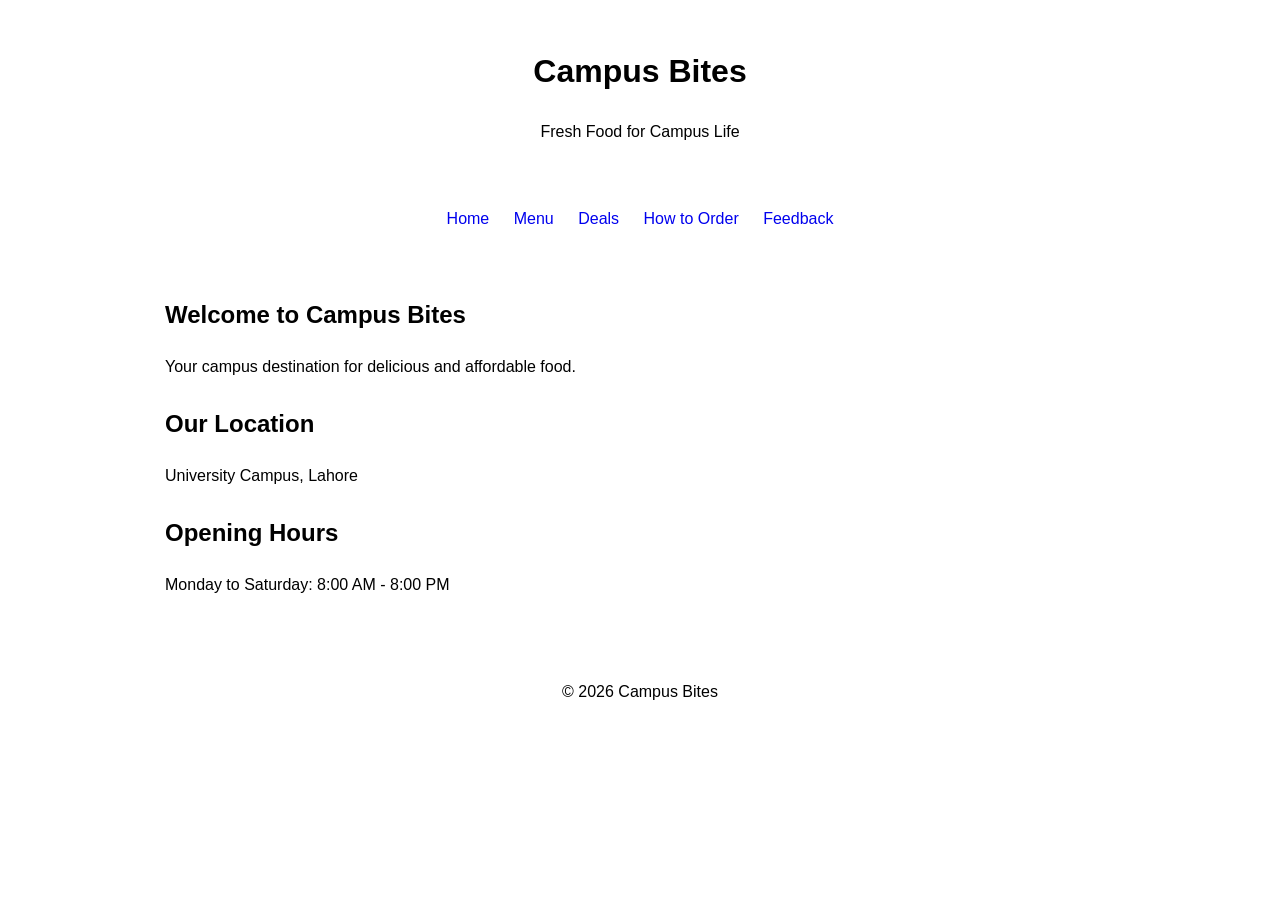
==== src/index.html @ cdc03b5b "chore: add required website structure" ====
<!DOCTYPE html>
<html lang="en">

<head>
    <meta charset="UTF-8">
    <meta name="viewport" content="width=device-width, initial-scale=1.0">
    <title>Campus Bites | Home</title>
    <link rel="stylesheet" href="../styles/style.css">
</head>

<body>

    <header>
        <h1>Campus Bites</h1>
        <p>Fresh Food for Campus Life</p>
    </header>

    <nav>
        <a href="index.html">Home</a>
        <a href="menu.html">Menu</a>
        <a href="deals.html">Deals</a>
        <a href="order.html">How to Order</a>
        <a href="feedback.html">Feedback</a>
    </nav>

    <main>
        <section>
            <h2>Welcome to Campus Bites</h2>
            <p>Your campus destination for delicious and affordable food.</p>
        </section>

        <section>
            <h2>Our Location</h2>
            <p>University Campus, Lahore</p>
        </section>

        <section>
            <h2>Opening Hours</h2>
            <p>Monday to Saturday: 8:00 AM - 8:00 PM</p>
        </section>
    </main>

    <footer>
        <p>&copy; 2026 Campus Bites</p>
    </footer>

</body>

</html>
---- styles/style.css ----
* {
    box-sizing: border-box;
}

body {
    margin: 0;
    font-family: Arial, sans-serif;
    line-height: 1.6;
}

header {
    padding: 25px;
    text-align: center;
}

nav {
    padding: 15px;
    text-align: center;
}

nav a {
    display: inline-block;
    margin: 5px 10px;
    text-decoration: none;
}

main {
    max-width: 1000px;
    margin: 0 auto;
    padding: 25px;
}

section {
    margin-bottom: 25px;
}

form {
    display: flex;
    flex-direction: column;
    gap: 10px;
    max-width: 500px;
}

input,
textarea,
button {
    padding: 10px;
    font: inherit;
}

textarea {
    min-height: 120px;
}

footer {
    padding: 15px;
    text-align: center;
}

@media (max-width: 600px) {
    nav a {
        display: block;
        margin: 10px 0;
    }

    main {
        padding: 15px;
    }

    header {
        padding: 15px;
    }
}
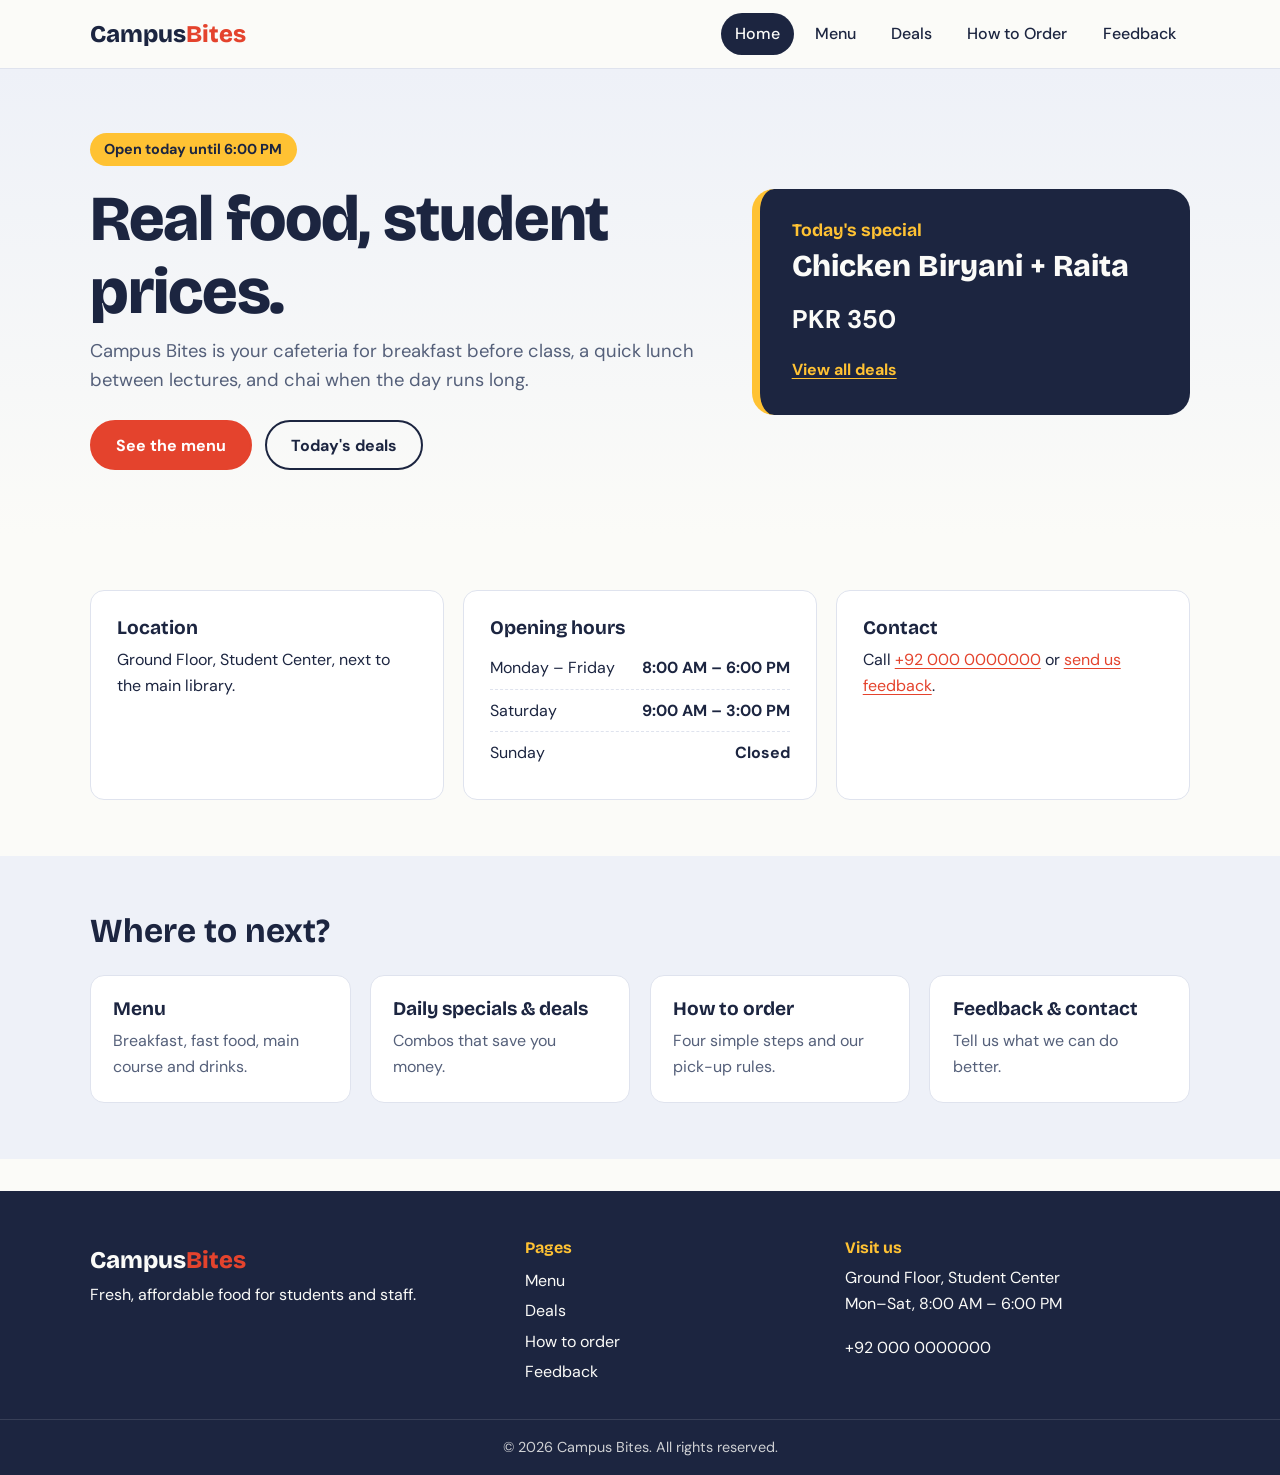
==== commit 79cbcb2e: "feat: implement home page and shared styling" ====
--- a/src/index.html
+++ b/src/index.html
@@ -3,47 +3,122 @@
 
 <head>
     <meta charset="UTF-8">
-    <meta name="viewport" content="width=device-width, initial-scale=1.0">
-    <title>Campus Bites | Home</title>
+    <meta name="viewport" content="width=device-width, initial-scale=1">
+    <title>Home | Campus Bites</title>
+    <meta name="description" content="Campus Bites cafeteria: hot meals, snacks and drinks at student prices.">
+    <link rel="preconnect" href="https://fonts.googleapis.com">
+    <link rel="preconnect" href="https://fonts.gstatic.com" crossorigin>
+    <link
+        href="https://fonts.googleapis.com/css2?family=Bricolage+Grotesque:wght@600;800&family=DM+Sans:wght@400;500;700&display=swap"
+        rel="stylesheet">
     <link rel="stylesheet" href="../styles/style.css">
 </head>
-
 <body>
-
-    <header>
-        <h1>Campus Bites</h1>
-        <p>Fresh Food for Campus Life</p>
+    <header class="site-header">
+        <div class="container nav-wrap">
+            <a href="index.html" class="logo">Campus<span>Bites</span></a>
+            <input type="checkbox" id="nav-toggle" class="nav-toggle" aria-label="Toggle menu">
+            <label for="nav-toggle" class="nav-burger" aria-hidden="true"><i></i></label>
+            <nav class="nav">
+                <a href="index.html" class="active">Home</a>
+                <a href="menu.html">Menu</a>
+                <a href="deals.html">Deals</a>
+                <a href="order.html">How to Order</a>
+                <a href="feedback.html">Feedback</a>
+            </nav>
+        </div>
     </header>
 
-    <nav>
-        <a href="index.html">Home</a>
-        <a href="menu.html">Menu</a>
-        <a href="deals.html">Deals</a>
-        <a href="order.html">How to Order</a>
-        <a href="feedback.html">Feedback</a>
-    </nav>
-
     <main>
-        <section>
-            <h2>Welcome to Campus Bites</h2>
-            <p>Your campus destination for delicious and affordable food.</p>
+        <section class="hero">
+            <div class="container hero-grid">
+                <div>
+                    <p class="pill">Open today until 6:00 PM</p>
+                    <h1>Real food, student prices.</h1>
+                    <p class="lead">Campus Bites is your cafeteria for breakfast before class, a quick lunch between
+                        lectures, and chai when the day runs long.</p>
+                    <div class="btn-row">
+                        <a class="btn" href="menu.html">See the menu</a>
+                        <a class="btn btn-ghost" href="deals.html">Today's deals</a>
+                    </div>
+                </div>
+                <aside class="special-card">
+                    <h2>Today's special</h2>
+                    <p class="big">Chicken Biryani + Raita</p>
+                    <p class="price">PKR 350</p>
+                    <a href="deals.html">View all deals</a>
+                </aside>
+            </div>
         </section>
 
-        <section>
-            <h2>Our Location</h2>
-            <p>University Campus, Lahore</p>
+        <section class="section">
+            <div class="container info-grid">
+                <div class="card">
+                    <h3>Location</h3>
+                    <p>Ground Floor, Student Center, next to the main library.</p>
+                </div>
+                <div class="card">
+                    <h3>Opening hours</h3>
+                    <ul class="plain">
+                        <li><span>Monday – Friday</span><b>8:00 AM – 6:00 PM</b></li>
+                        <li><span>Saturday</span><b>9:00 AM – 3:00 PM</b></li>
+                        <li><span>Sunday</span><b>Closed</b></li>
+                    </ul>
+                </div>
+                <div class="card">
+                    <h3>Contact</h3>
+                    <p>Call <a href="tel:+920000000000">+92 000 0000000</a> or <a href="feedback.html">send us
+                            feedback</a>.</p>
+                </div>
+            </div>
         </section>
 
-        <section>
-            <h2>Opening Hours</h2>
-            <p>Monday to Saturday: 8:00 AM - 8:00 PM</p>
+        <section class="section alt">
+            <div class="container">
+                <h2 class="section-title">Where to next?</h2>
+                <div class="link-grid">
+                    <a class="link-card" href="menu.html">
+                        <h3>Menu</h3>
+                        <p>Breakfast, fast food, main course and drinks.</p>
+                    </a>
+                    <a class="link-card" href="deals.html">
+                        <h3>Daily specials &amp; deals</h3>
+                        <p>Combos that save you money.</p>
+                    </a>
+                    <a class="link-card" href="order.html">
+                        <h3>How to order</h3>
+                        <p>Four simple steps and our pick-up rules.</p>
+                    </a>
+                    <a class="link-card" href="feedback.html">
+                        <h3>Feedback &amp; contact</h3>
+                        <p>Tell us what we can do better.</p>
+                    </a>
+                </div>
+            </div>
         </section>
     </main>
 
-    <footer>
-        <p>&copy; 2026 Campus Bites</p>
+    <footer class="site-footer">
+        <div class="container foot-grid">
+            <div>
+                <a href="index.html" class="logo">Campus<span>Bites</span></a>
+                <p>Fresh, affordable food for students and staff.</p>
+            </div>
+            <div>
+                <h4>Pages</h4>
+                <a href="menu.html">Menu</a>
+                <a href="deals.html">Deals</a>
+                <a href="order.html">How to order</a>
+                <a href="feedback.html">Feedback</a>
+            </div>
+            <div>
+                <h4>Visit us</h4>
+                <p>Ground Floor, Student Center<br>Mon–Sat, 8:00 AM – 6:00 PM</p>
+                <a href="tel:+920000000000">+92 000 0000000</a>
+            </div>
+        </div>
+        <p class="copy">&copy; 2026 Campus Bites. All rights reserved.</p>
     </footer>
-
 </body>
 
 </html>
--- a/styles/style.css
+++ b/styles/style.css
@@ -1,73 +1,165 @@
-* {
-    box-sizing: border-box;
+/* Campus Bites - shared stylesheet */
+:root {
+  --ink: #1c2540;
+  --ink-soft: #55607a;
+  --bg: #fbfbf8;
+  --panel: #ffffff;
+  --tint: #eef1f8;
+  --line: #dfe3ee;
+  --brand: #e4432d;
+  --brand-dark: #bf3320;
+  --sun: #ffc233;
+  --radius: 14px;
+  --head: "Bricolage Grotesque", "Segoe UI", system-ui, sans-serif;
+  --body: "DM Sans", "Segoe UI", system-ui, sans-serif;
 }
-
-body {
-    margin: 0;
-    font-family: Arial, sans-serif;
-    line-height: 1.6;
+@media (prefers-color-scheme: dark) {
+  :root { --ink:#eef0f7; --ink-soft:#a5adc4; --bg:#12162a; --panel:#1b2040; --tint:#171b34; --line:#2c3358; }
 }
-
-header {
-    padding: 25px;
-    text-align: center;
+ 
+*, *::before, *::after { box-sizing: border-box; }
+html { scroll-behavior: smooth; }
+body { margin: 0; font-family: var(--body); color: var(--ink); background: var(--bg); line-height: 1.6; }
+img { max-width: 100%; }
+a { color: var(--brand); text-underline-offset: 3px; }
+a:hover { color: var(--brand-dark); }
+:focus-visible { outline: 3px solid var(--sun); outline-offset: 2px; }
+h1, h2, h3, h4 { font-family: var(--head); line-height: 1.15; margin: 0 0 .5rem; }
+h1 { font-size: clamp(2.3rem, 6vw, 4rem); font-weight: 800; letter-spacing: -.02em; }
+h2 { font-size: clamp(1.5rem, 3.5vw, 2.1rem); }
+h3 { font-size: 1.2rem; }
+p { margin: 0 0 1rem; }
+.container { width: min(1100px, 92%); margin-inline: auto; }
+.lead { font-size: 1.15rem; color: var(--ink-soft); max-width: 58ch; }
+.small { font-size: .9rem; color: var(--ink-soft); }
+.note { text-align: center; color: var(--ink-soft); padding-bottom: 3rem; }
+ 
+/* Header */
+.site-header { position: sticky; top: 0; z-index: 50; background: var(--bg); border-bottom: 1px solid var(--line); }
+.nav-wrap { display: flex; align-items: center; justify-content: space-between; min-height: 68px; position: relative; }
+.logo { font-family: var(--head); font-weight: 800; font-size: 1.5rem; color: var(--ink); text-decoration: none; }
+.logo span { color: var(--brand); }
+.logo:hover { color: var(--ink); }
+.nav { display: flex; gap: .4rem; }
+.nav a { color: var(--ink); text-decoration: none; font-weight: 500; padding: .5rem .9rem; border-radius: 999px; transition: background .2s; }
+.nav a:hover { background: var(--tint); color: var(--ink); }
+.nav a.active { background: var(--ink); color: var(--bg); }
+.nav-toggle { position: absolute; opacity: 0; pointer-events: none; }
+.nav-burger { display: none; width: 44px; height: 44px; cursor: pointer; align-items: center; justify-content: center; }
+.nav-burger i, .nav-burger i::before, .nav-burger i::after { display: block; width: 24px; height: 2px; background: var(--ink); position: relative; transition: .25s; content: ""; }
+.nav-burger i::before { position: absolute; top: -7px; }
+.nav-burger i::after { position: absolute; top: 7px; }
+.nav-toggle:focus-visible + .nav-burger { outline: 3px solid var(--sun); }
+ 
+/* Buttons */
+.btn { display: inline-block; background: var(--brand); color: #fff; border: 2px solid var(--brand); padding: .8rem 1.5rem; border-radius: 999px; font: 700 1rem var(--body); text-decoration: none; cursor: pointer; transition: background .2s, transform .15s; }
+.btn:hover { background: var(--brand-dark); border-color: var(--brand-dark); color: #fff; transform: translateY(-2px); }
+.btn-ghost { background: transparent; color: var(--ink); border-color: var(--ink); }
+.btn-ghost:hover { background: var(--ink); color: var(--bg); border-color: var(--ink); }
+.btn-row { display: flex; flex-wrap: wrap; gap: .8rem; margin-top: 1.5rem; }
+.btn-row.center { justify-content: center; margin-top: 2.5rem; }
+ 
+/* Hero */
+.hero { padding: 4rem 0; background: linear-gradient(180deg, var(--tint), var(--bg)); }
+.hero-grid { display: grid; grid-template-columns: 1.4fr 1fr; gap: 3rem; align-items: center; }
+.pill { display: inline-block; background: var(--sun); color: #1c2540; font-weight: 700; font-size: .9rem; padding: .3rem .9rem; border-radius: 999px; }
+ 
+.special-card { background: var(--ink); color: var(--bg); padding: 2rem; border-radius: 22px; border-left: 8px solid var(--sun); }
+.special-card h2 { font-size: 1.1rem; color: var(--sun); }
+.special-card .big { font-family: var(--head); font-size: 1.9rem; font-weight: 800; line-height: 1.15; }
+.special-card .price { font-size: 1.6rem; font-weight: 700; margin: 0 0 1rem; }
+.special-card a { color: var(--sun); font-weight: 700; }
+.special-card.wide { display: flex; justify-content: space-between; align-items: center; gap: 1rem; flex-wrap: wrap; margin-bottom: 3rem; }
+.special-card.wide p { margin: 0; }
+.special-card.wide .price { font-size: 2.2rem; color: var(--sun); }
+ 
+/* Sections and cards */
+.section { padding: 3.5rem 0; }
+.section.alt { background: var(--tint); }
+.section-title { margin-bottom: 1.5rem; }
+.page-head { padding: 3rem 0 2rem; background: var(--tint); border-bottom: 1px solid var(--line); }
+.card { background: var(--panel); border: 1px solid var(--line); border-radius: var(--radius); padding: 1.6rem; }
+.info-grid, .link-grid, .deal-grid { display: grid; gap: 1.2rem; }
+.info-grid { grid-template-columns: repeat(3, 1fr); }
+.link-grid { grid-template-columns: repeat(4, 1fr); }
+.deal-grid { grid-template-columns: repeat(auto-fit, minmax(230px, 1fr)); }
+.link-card { display: block; background: var(--panel); border: 1px solid var(--line); border-radius: var(--radius); padding: 1.4rem; color: var(--ink); text-decoration: none; transition: transform .2s, border-color .2s; }
+.link-card:hover { transform: translateY(-4px); border-color: var(--brand); color: var(--ink); }
+.link-card p { color: var(--ink-soft); margin: 0; }
+ 
+.plain { list-style: none; margin: 0; padding: 0; }
+.plain li { display: flex; justify-content: space-between; gap: 1rem; padding: .5rem 0; border-bottom: 1px dashed var(--line); }
+.plain li:last-child { border: 0; }
+.plain.stack li { flex-direction: column; gap: 0; }
+.plain.stack span { color: var(--ink-soft); font-size: .9rem; }
+.bullets { padding-left: 1.2rem; margin: 0; }
+ 
+/* Menu */
+.chips { display: flex; flex-wrap: wrap; gap: .6rem; margin-top: 1.2rem; }
+.chips a { background: var(--panel); border: 1px solid var(--line); color: var(--ink); text-decoration: none; padding: .4rem 1rem; border-radius: 999px; font-weight: 500; }
+.chips a:hover { background: var(--brand); border-color: var(--brand); color: #fff; }
+.menu-grid { display: grid; grid-template-columns: repeat(2, 1fr); gap: 2rem; }
+.menu-block { scroll-margin-top: 90px; background: var(--panel); border: 1px solid var(--line); border-radius: var(--radius); padding: 1.6rem; }
+.menu-block h2 { border-bottom: 3px solid var(--sun); padding-bottom: .5rem; display: inline-block; }
+.menu-list { list-style: none; padding: 0; margin: 1rem 0 0; }
+.menu-list li { display: flex; justify-content: space-between; gap: 1rem; align-items: center; padding: .8rem 0; border-bottom: 1px dashed var(--line); }
+.menu-list li:last-child { border: 0; }
+.menu-list small { display: block; color: var(--ink-soft); }
+.tag { background: var(--tint); font-weight: 700; padding: .25rem .7rem; border-radius: 8px; white-space: nowrap; }
+ 
+/* Deals */
+.deal { display: flex; flex-direction: column; }
+.deal ul { padding-left: 1.1rem; margin: 0 0 1rem; flex: 1; }
+.deal .price { font-family: var(--head); font-size: 1.8rem; font-weight: 800; color: var(--brand); margin-bottom: .2rem; }
+.deal.featured { border: 2px solid var(--brand); }
+ 
+/* Order steps */
+.steps { counter-reset: step; list-style: none; padding: 0; margin: 0 0 3rem; display: grid; grid-template-columns: repeat(4, 1fr); gap: 1.2rem; }
+.steps li { counter-increment: step; background: var(--panel); border: 1px solid var(--line); border-radius: var(--radius); padding: 1.5rem; position: relative; }
+.steps li::before { content: counter(step); display: grid; place-items: center; width: 40px; height: 40px; background: var(--sun); color: #1c2540; font: 800 1.2rem var(--head); border-radius: 50%; margin-bottom: .8rem; }
+.steps p { margin: 0; color: var(--ink-soft); }
+ 
+/* Feedback */
+.contact-grid { display: grid; grid-template-columns: 1fr 1.3fr; gap: 1.5rem; align-items: start; }
+.form label { display: block; font-weight: 700; margin: 1rem 0 .3rem; }
+.form input, .form textarea { width: 100%; padding: .75rem 1rem; border: 1px solid var(--line); border-radius: 10px; background: var(--bg); color: var(--ink); font: inherit; }
+.form input:focus, .form textarea:focus { outline: 3px solid var(--sun); border-color: var(--sun); }
+.form textarea { resize: vertical; }
+.form .btn { margin-top: 1.2rem; }
+.success { margin: 1rem 0 0; padding: .8rem 1rem; background: #dff5e3; color: #17602b; border-radius: 10px; font-weight: 500; }
+ 
+/* Footer */
+.site-footer { background: var(--ink); color: var(--bg); padding: 3rem 0 1rem; margin-top: 2rem; }
+.site-footer .logo { color: var(--bg); }
+.foot-grid { display: grid; grid-template-columns: 1.4fr 1fr 1.2fr; gap: 2rem; }
+.foot-grid h4 { color: var(--sun); }
+.foot-grid a { display: block; color: var(--bg); text-decoration: none; padding: .15rem 0; }
+.foot-grid a:hover { color: var(--sun); text-decoration: underline; }
+.copy { text-align: center; margin: 2rem 0 0; padding-top: 1rem; border-top: 1px solid rgba(255,255,255,.15); font-size: .9rem; opacity: .8; }
+ 
+/* Responsive */
+@media (max-width: 900px) {
+  .hero-grid, .contact-grid { grid-template-columns: 1fr; }
+  .info-grid { grid-template-columns: 1fr; }
+  .link-grid, .steps { grid-template-columns: repeat(2, 1fr); }
+  .menu-grid { grid-template-columns: 1fr; }
+  .foot-grid { grid-template-columns: 1fr 1fr; }
 }
-
-nav {
-    padding: 15px;
-    text-align: center;
+@media (max-width: 760px) {
+  .nav-burger { display: flex; }
+  .nav { position: absolute; top: 100%; left: 0; right: 0; flex-direction: column; background: var(--bg); border-bottom: 1px solid var(--line); padding: .5rem 0 1rem; display: none; }
+  .nav a { border-radius: 10px; }
+  .nav-toggle:checked ~ .nav { display: flex; }
+  .nav-toggle:checked + .nav-burger i { background: transparent; }
+  .nav-toggle:checked + .nav-burger i::before { top: 0; transform: rotate(45deg); }
+  .nav-toggle:checked + .nav-burger i::after { top: 0; transform: rotate(-45deg); }
 }
-
-nav a {
-    display: inline-block;
-    margin: 5px 10px;
-    text-decoration: none;
+@media (max-width: 520px) {
+  .link-grid, .steps, .foot-grid { grid-template-columns: 1fr; }
+  .hero { padding: 2.5rem 0; }
+  .btn-row .btn { width: 100%; text-align: center; }
 }
-
-main {
-    max-width: 1000px;
-    margin: 0 auto;
-    padding: 25px;
+@media (prefers-reduced-motion: reduce) {
+  * { transition: none !important; scroll-behavior: auto !important; }
 }
-
-section {
-    margin-bottom: 25px;
-}
-
-form {
-    display: flex;
-    flex-direction: column;
-    gap: 10px;
-    max-width: 500px;
-}
-
-input,
-textarea,
-button {
-    padding: 10px;
-    font: inherit;
-}
-
-textarea {
-    min-height: 120px;
-}
-
-footer {
-    padding: 15px;
-    text-align: center;
-}
-
-@media (max-width: 600px) {
-    nav a {
-        display: block;
-        margin: 10px 0;
-    }
-
-    main {
-        padding: 15px;
-    }
-
-    header {
-        padding: 15px;
-    }
-}+ 
